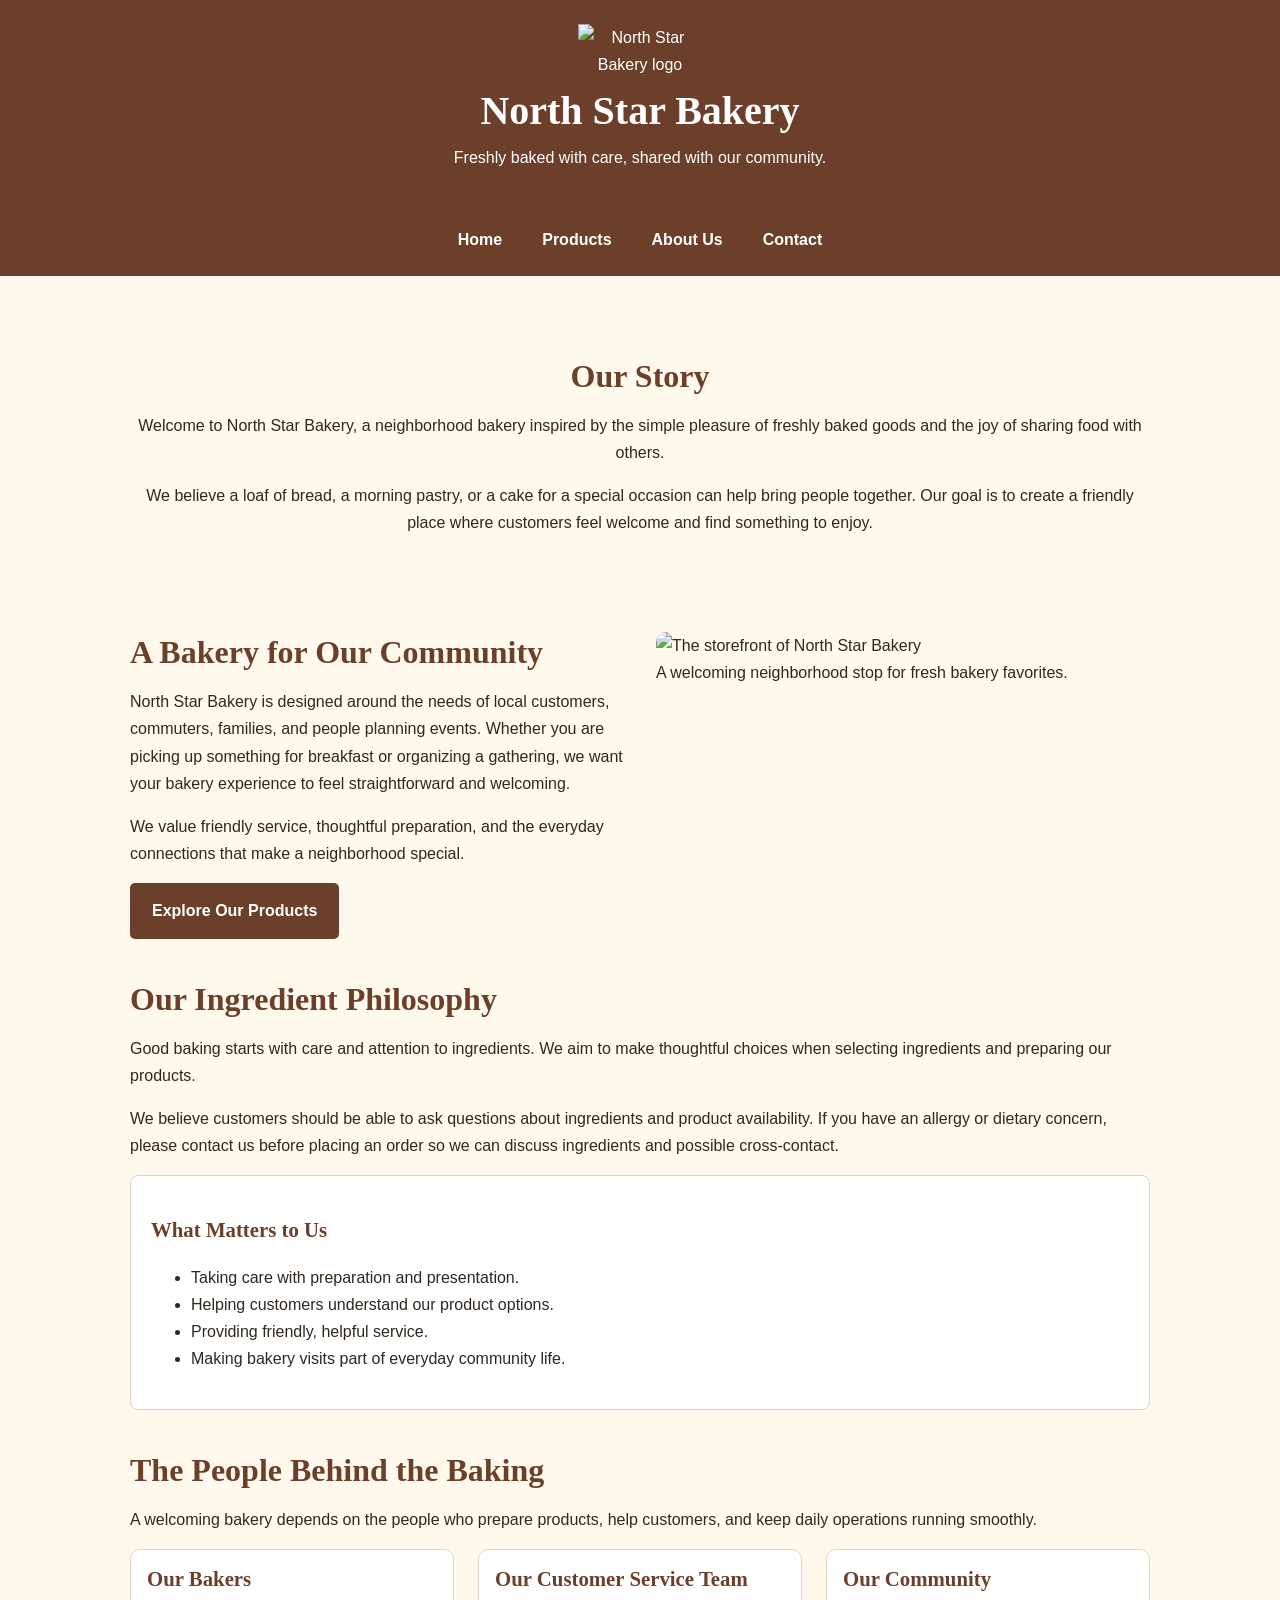
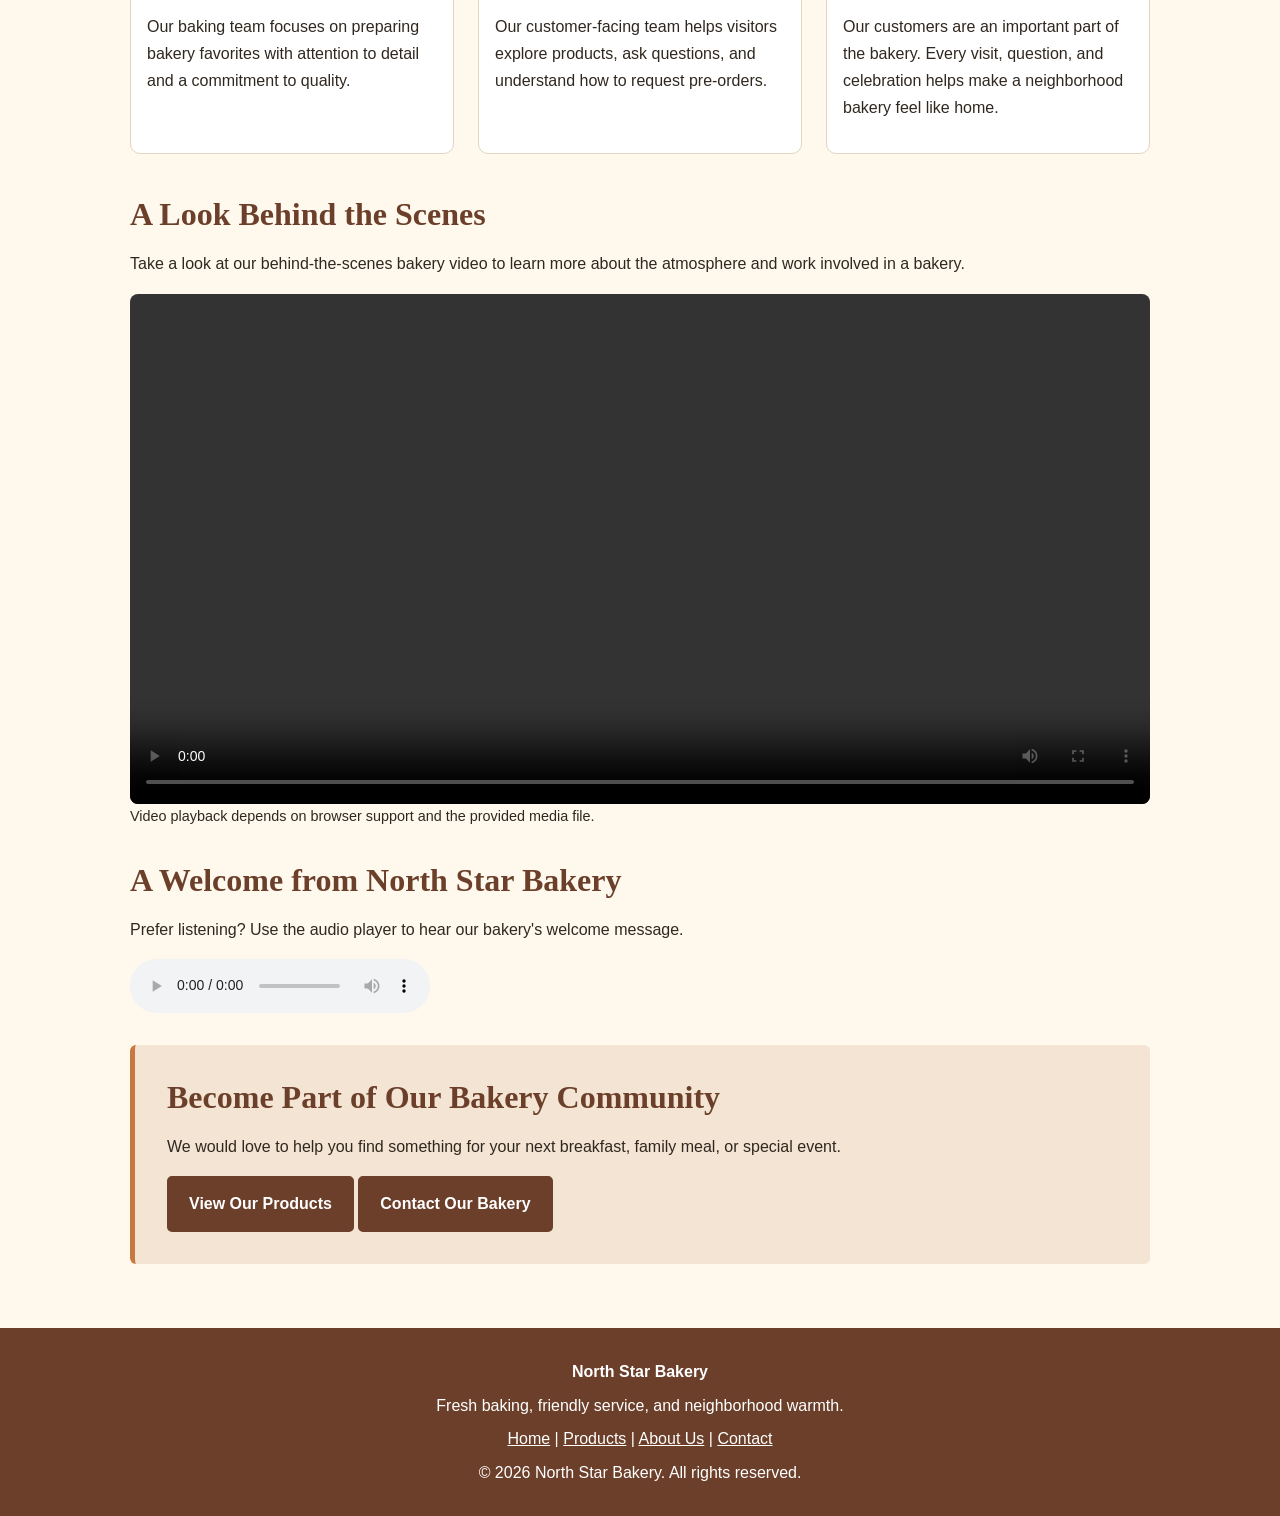
==== about.html @ da5bf56e "Add files via upload" ====
<!DOCTYPE html>
<html lang="en">
<head>
  <meta charset="UTF-8">
  <meta name="viewport" content="width=device-width, initial-scale=1.0">

  <meta
    name="description"
    content="Learn about North Star Bakery, our approach to baking, ingredient sourcing, and the people behind our neighborhood bakery.">

  <title>About Us | North Star Bakery</title>

  <link rel="stylesheet" href="style.css">
</head>

<body>

  <!-- Website Header -->
  <header>
    <img
      class="logo"
      src="media/bakery-logo_c.png"
      alt="North Star Bakery logo">

    <h1>North Star Bakery</h1>

    <p>Freshly baked with care, shared with our community.</p>
  </header>

  <!-- Main Navigation -->
  <nav aria-label="Main navigation">
    <ul>
      <li><a href="index.html">Home</a></li>
      <li><a href="products.html">Products</a></li>
      <li><a href="about.html" aria-current="page">About Us</a></li>
      <li><a href="contact.html">Contact</a></li>
    </ul>
  </nav>

  <!-- Main Content -->
  <main>

    <!-- Introduction -->
    <section class="page-intro">
      <h2>Our Story</h2>

      <p>
        Welcome to North Star Bakery, a neighborhood bakery inspired
        by the simple pleasure of freshly baked goods and the joy of
        sharing food with others.
      </p>

      <p>
        We believe a loaf of bread, a morning pastry, or a cake for
        a special occasion can help bring people together. Our goal
        is to create a friendly place where customers feel welcome
        and find something to enjoy.
      </p>
    </section>

    <!-- Storefront Image -->
    <section class="content-layout">

      <div>
        <h2>A Bakery for Our Community</h2>

        <p>
          North Star Bakery is designed around the needs of local
          customers, commuters, families, and people planning events.
          Whether you are picking up something for breakfast or
          organizing a gathering, we want your bakery experience
          to feel straightforward and welcoming.
        </p>

        <p>
          We value friendly service, thoughtful preparation, and
          the everyday connections that make a neighborhood special.
        </p>

        <a class="button" href="products.html">
          Explore Our Products
        </a>
      </div>

      <div>
        <img
          class="hero-image"
          src="media/bakery-storefront_c.png"
          alt="The storefront of North Star Bakery">

        <p>
          A welcoming neighborhood stop for fresh bakery favorites.
        </p>
      </div>

    </section>

    <!-- Sourcing Philosophy -->
    <section>
      <h2>Our Ingredient Philosophy</h2>

      <p>
        Good baking starts with care and attention to ingredients.
        We aim to make thoughtful choices when selecting ingredients
        and preparing our products.
      </p>

      <p>
        We believe customers should be able to ask questions about
        ingredients and product availability. If you have an allergy
        or dietary concern, please contact us before placing an order
        so we can discuss ingredients and possible cross-contact.
      </p>

      <div class="info-panel">
        <h3>What Matters to Us</h3>

        <ul>
          <li>Taking care with preparation and presentation.</li>
          <li>Helping customers understand our product options.</li>
          <li>Providing friendly, helpful service.</li>
          <li>Making bakery visits part of everyday community life.</li>
        </ul>
      </div>
    </section>

    <!-- Staff Highlights -->
    <section>
      <h2>The People Behind the Baking</h2>

      <p>
        A welcoming bakery depends on the people who prepare products,
        help customers, and keep daily operations running smoothly.
      </p>

      <div class="product-list">

        <article class="product-card">
          <h3>Our Bakers</h3>

          <p>
            Our baking team focuses on preparing bakery favorites
            with attention to detail and a commitment to quality.
          </p>
        </article>

        <article class="product-card">
          <h3>Our Customer Service Team</h3>

          <p>
            Our customer-facing team helps visitors explore products,
            ask questions, and understand how to request pre-orders.
          </p>
        </article>

        <article class="product-card">
          <h3>Our Community</h3>

          <p>
            Our customers are an important part of the bakery.
            Every visit, question, and celebration helps make
            a neighborhood bakery feel like home.
          </p>
        </article>

      </div>
    </section>

    <!-- Behind-the-Scenes Video -->
    <section class="media-section">
      <h2>A Look Behind the Scenes</h2>

      <p>
        Take a look at our behind-the-scenes bakery video to learn
        more about the atmosphere and work involved in a bakery.
      </p>

      <video controls preload="metadata">
        <source
          src="media/bakery-behind-scenes_c.mp4"
          type="video/mp4">

        Your browser does not support HTML video.
        Please visit our Products page or Contact page to learn
        more about North Star Bakery.
      </video>

      <p class="form-help">
        Video playback depends on browser support and the provided
        media file.
      </p>
    </section>

    <!-- Welcome Audio Alternative -->
    <section class="media-section">
      <h2>A Welcome from North Star Bakery</h2>

      <p>
        Prefer listening? Use the audio player to hear our bakery's
        welcome message.
      </p>

      <audio controls preload="metadata">
        <source
          src="media/bakery-welcome_c.mp3"
          type="audio/mpeg">

        Your browser does not support HTML audio.
        Please explore our website or contact North Star Bakery
        to learn more about us.
      </audio>
    </section>

    <!-- Call to Action -->
    <section class="featured-item">
      <h2>Become Part of Our Bakery Community</h2>

      <p>
        We would love to help you find something for your next
        breakfast, family meal, or special event.
      </p>

      <a class="button" href="products.html">
        View Our Products
      </a>

      <a class="button" href="contact.html">
        Contact Our Bakery
      </a>
    </section>

  </main>

  <!-- Website Footer -->
  <footer>
    <p><strong>North Star Bakery</strong></p>

    <p>Fresh baking, friendly service, and neighborhood warmth.</p>

    <p>
      <a href="index.html">Home</a> |
      <a href="products.html">Products</a> |
      <a href="about.html">About Us</a> |
      <a href="contact.html">Contact</a>
    </p>

    <p>&copy; 2026 North Star Bakery. All rights reserved.</p>
  </footer>

</body>
</html>
---- style.css ----
/* =========================================
   NORTH STAR BAKERY
   Touchstone 3: Visual Design & Responsive Layout
   ========================================= */

/* 1. Color palette and design variables */
:root {
  --primary: #6B3F2A;
  --background: #FFF8ED;
  --accent: #C87941;
  --text: #302820;
  --white: #FFFFFF;
  --border: #E3D4C3;
  --light-accent: #F3E4D3;
}

/* 2. Basic reset */
* {
  box-sizing: border-box;
}

html {
  scroll-behavior: smooth;
}

body {
  margin: 0;
  font-family: Arial, Helvetica, sans-serif;
  font-size: 16px;
  line-height: 1.7;
  color: var(--text);
  background-color: var(--background);
}

img,
video {
  display: block;
  max-width: 100%;
  height: auto;
}

audio {
  display: block;
  max-width: 100%;
  margin: 1rem 0;
}

a {
  color: var(--primary);
}

a:hover {
  color: var(--accent);
}

a:focus-visible,
button:focus-visible,
input:focus-visible,
textarea:focus-visible,
select:focus-visible {
  outline: 3px solid var(--accent);
  outline-offset: 3px;
}

/* 3. Header and bakery logo */
header {
  background-color: var(--primary);
  color: var(--white);
  padding: 1rem;
  text-align: center;
}

header .logo {
  width: 110px;
  margin: 0 auto 0.5rem;
}

header h1 {
  margin: 0.5rem 0;
  color: var(--white);
  font-family: Georgia, "Times New Roman", serif;
  font-size: 2rem;
}

/* 4. Navigation */
nav {
  background-color: var(--primary);
  padding: 0.5rem 1rem 1rem;
}

nav ul {
  display: flex;
  flex-wrap: wrap;
  justify-content: center;
  gap: 0.5rem 1.25rem;
  list-style: none;
  margin: 0;
  padding: 0;
}

nav a {
  display: inline-block;
  color: var(--white);
  text-decoration: none;
  font-weight: bold;
  padding: 0.4rem 0.25rem;
}

nav a:hover,
nav a:focus-visible {
  color: #FFE0B8;
  text-decoration: underline;
}

/* 5. Main content */
main {
  width: 100%;
  max-width: 1100px;
  margin: 0 auto;
  padding: 1.25rem;
}

section {
  margin-bottom: 2.5rem;
}

.page-intro {
  text-align: center;
  padding: 1.5rem 0;
}

h1,
h2,
h3 {
  font-family: Georgia, "Times New Roman", serif;
  line-height: 1.25;
}

h2 {
  color: var(--primary);
  font-size: 1.75rem;
  margin-top: 0;
  margin-bottom: 1rem;
}

h3 {
  color: var(--primary);
  font-size: 1.3rem;
}

p {
  margin-top: 0;
  margin-bottom: 1rem;
}

/* 6. Images and figures */
figure {
  margin: 1.5rem 0;
  padding: 0;
}

figure img {
  width: 100%;
  border-radius: 8px;
}

figcaption {
  padding: 0.75rem;
  color: var(--primary);
  font-family: Georgia, "Times New Roman", serif;
  font-style: italic;
  text-align: center;
}

.hero-image {
  width: 100%;
  max-height: 450px;
  object-fit: cover;
  border-radius: 10px;
}

picture {
  display: block;
  margin: 1.5rem 0;
}

picture img {
  width: 100%;
  border-radius: 10px;
}

/* 7. Flexbox content layouts */
.content-layout {
  display: flex;
  flex-direction: column;
  gap: 1.5rem;
}

.product-list {
  display: flex;
  flex-direction: column;
  gap: 1.5rem;
}

.product-card {
  padding: 1rem;
  background-color: var(--white);
  border: 1px solid var(--border);
  border-radius: 10px;
}

.product-card img {
  width: 100%;
  border-radius: 6px;
  margin-bottom: 1rem;
}

.product-card h3 {
  margin-top: 0;
}

.price {
  color: var(--primary);
  font-weight: bold;
}

/* 8. Featured item and highlighted sections */
.featured-item {
  background-color: var(--light-accent);
  border-left: 5px solid var(--accent);
  padding: 1.25rem;
  margin: 1.5rem 0;
  border-radius: 6px;
}

.info-panel {
  background-color: var(--white);
  border: 1px solid var(--border);
  border-radius: 8px;
  padding: 1.25rem;
  margin-bottom: 1.5rem;
}

/* 9. Buttons and call-to-action links */
.button,
button,
input[type="submit"] {
  display: inline-block;
  background-color: var(--primary);
  color: var(--white);
  padding: 0.75rem 1.25rem;
  border: 2px solid var(--primary);
  border-radius: 5px;
  font: inherit;
  font-weight: bold;
  text-align: center;
  text-decoration: none;
  cursor: pointer;
}

.button:hover,
button:hover,
input[type="submit"]:hover {
  background-color: var(--accent);
  border-color: var(--accent);
  color: var(--white);
}

/* 10. Contact form */
form {
  max-width: 700px;
  margin: 0 auto;
  padding: 1.25rem;
  background-color: var(--white);
  border: 1px solid var(--border);
  border-radius: 10px;
}

fieldset {
  min-width: 0;
  margin: 0 0 1.5rem;
  padding: 1rem;
  border: 1px solid var(--border);
  border-radius: 6px;
}

legend {
  padding: 0 0.5rem;
  color: var(--primary);
  font-family: Georgia, "Times New Roman", serif;
  font-size: 1.2rem;
  font-weight: bold;
}

.form-group {
  display: flex;
  flex-direction: column;
  gap: 0.35rem;
  margin-bottom: 1rem;
}

label {
  font-weight: bold;
}

input,
textarea,
select {
  width: 100%;
  min-width: 0;
  padding: 0.75rem;
  border: 1px solid #8B796A;
  border-radius: 5px;
  background-color: var(--white);
  color: var(--text);
  font: inherit;
}

textarea {
  min-height: 120px;
  resize: vertical;
}

input[type="radio"],
input[type="checkbox"] {
  width: auto;
  margin-right: 0.5rem;
}

.form-help {
  color: var(--text);
  font-size: 0.9rem;
}

/* 11. Hours and location */
.business-info {
  padding: 1.25rem;
  background-color: var(--light-accent);
  border-radius: 8px;
}

.business-info h2 {
  margin-bottom: 0.75rem;
}

/* 12. Audio and video */
.media-section {
  margin: 2rem 0;
}

video {
  width: 100%;
  border-radius: 8px;
}

/* 13. Footer */
footer {
  background-color: var(--primary);
  color: var(--white);
  padding: 1.5rem 1rem;
  text-align: center;
}

footer p {
  margin: 0.4rem 0;
}

footer a {
  color: var(--white);
}

footer a:hover {
  color: #FFE0B8;
}

/* 14. Tablet and desktop responsive layout */
@media (min-width: 768px) {
  header {
    padding: 1.5rem;
  }

  header .logo {
    width: 125px;
  }

  header h1 {
    font-size: 2.5rem;
  }

  nav ul {
    gap: 1rem 2rem;
  }

  main {
    padding: 2rem;
  }

  h2 {
    font-size: 2rem;
  }

  .content-layout {
    flex-direction: row;
    align-items: flex-start;
    gap: 2rem;
  }

  .content-layout > * {
    flex: 1;
    min-width: 0;
  }

  .product-list {
    flex-direction: row;
    flex-wrap: wrap;
    align-items: stretch;
  }

  .product-card {
    flex: 1 1 280px;
    min-width: 0;
  }

  .featured-item {
    padding: 2rem;
  }

  .business-info {
    padding: 1.75rem;
  }

  form {
    padding: 2rem;
  }
}

/* 15. Larger desktop screens */
@media (min-width: 1024px) {
  main {
    padding: 2.5rem;
  }

  .page-intro {
    padding: 2.5rem 0;
  }
}

/* 16. Respect reduced-motion preferences */
@media (prefers-reduced-motion: reduce) {
  html {
    scroll-behavior: auto;
  }
}
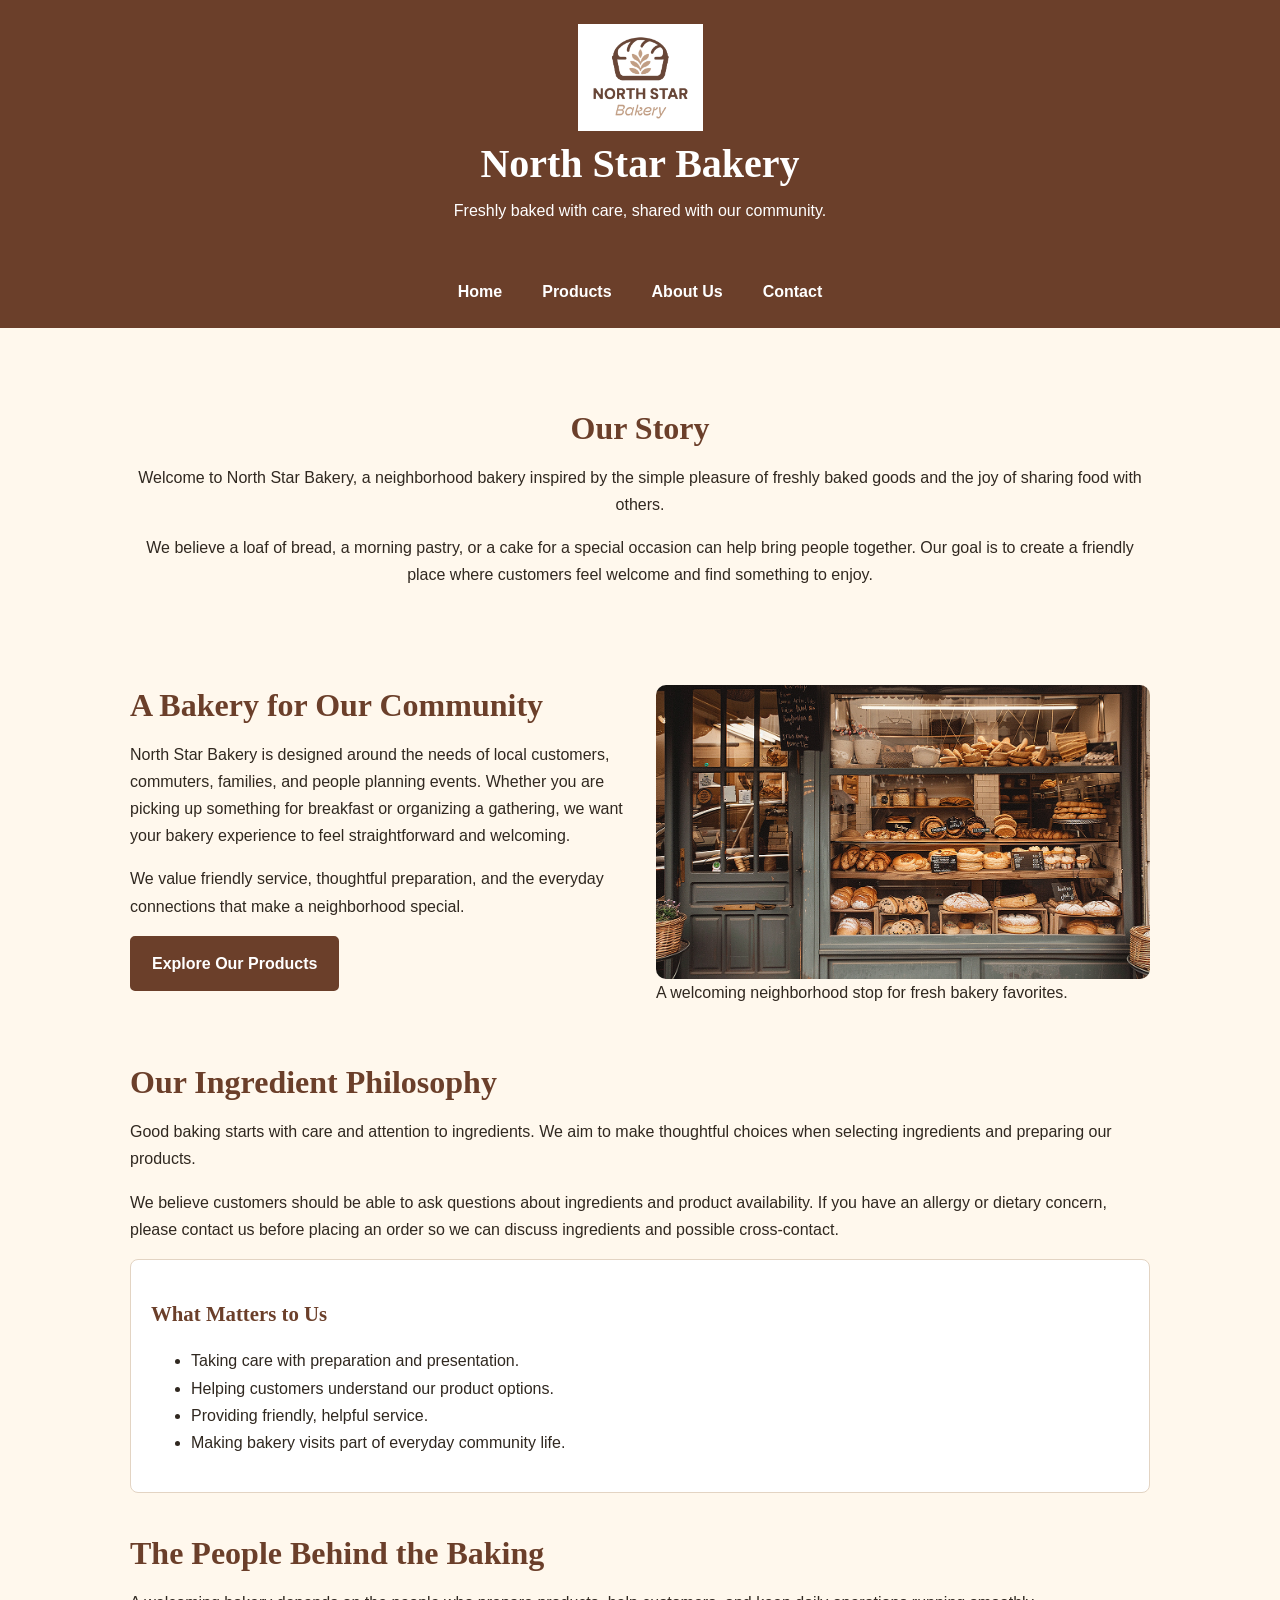
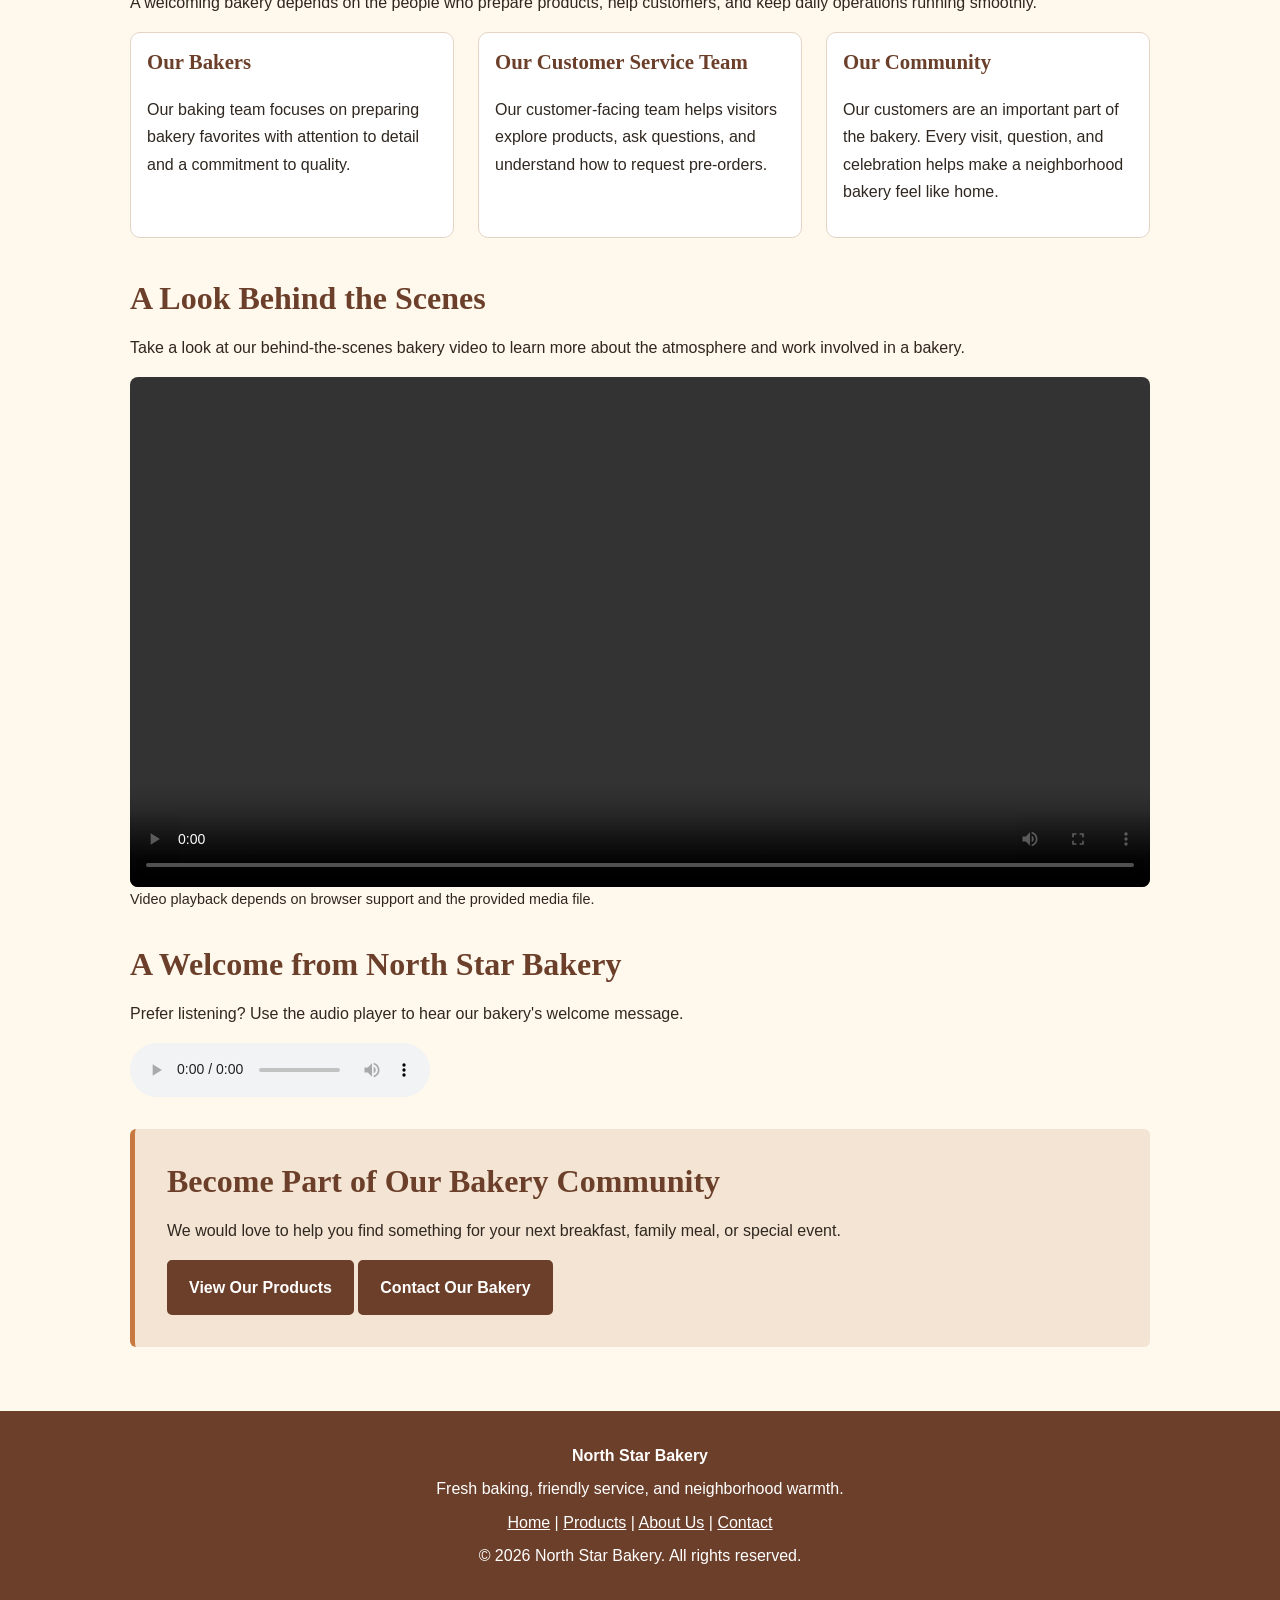
==== commit 4b961d02: "Update about.html" ====
--- a/about.html
+++ b/about.html
@@ -20,7 +20,7 @@
   <header>
     <img
       class="logo"
-      src="media/bakery-logo_c.png"
+      src="bakery-logo_c.png"
       alt="North Star Bakery logo">
 
     <h1>North Star Bakery</h1>
@@ -86,7 +86,7 @@
       <div>
         <img
           class="hero-image"
-          src="media/bakery-storefront_c.png"
+          src="bakery-storefront_c.png"
           alt="The storefront of North Star Bakery">
 
         <p>
@@ -178,7 +178,7 @@
 
       <video controls preload="metadata">
         <source
-          src="media/bakery-behind-scenes_c.mp4"
+          src="bakery-behind-scenes_c.mp4"
           type="video/mp4">
 
         Your browser does not support HTML video.
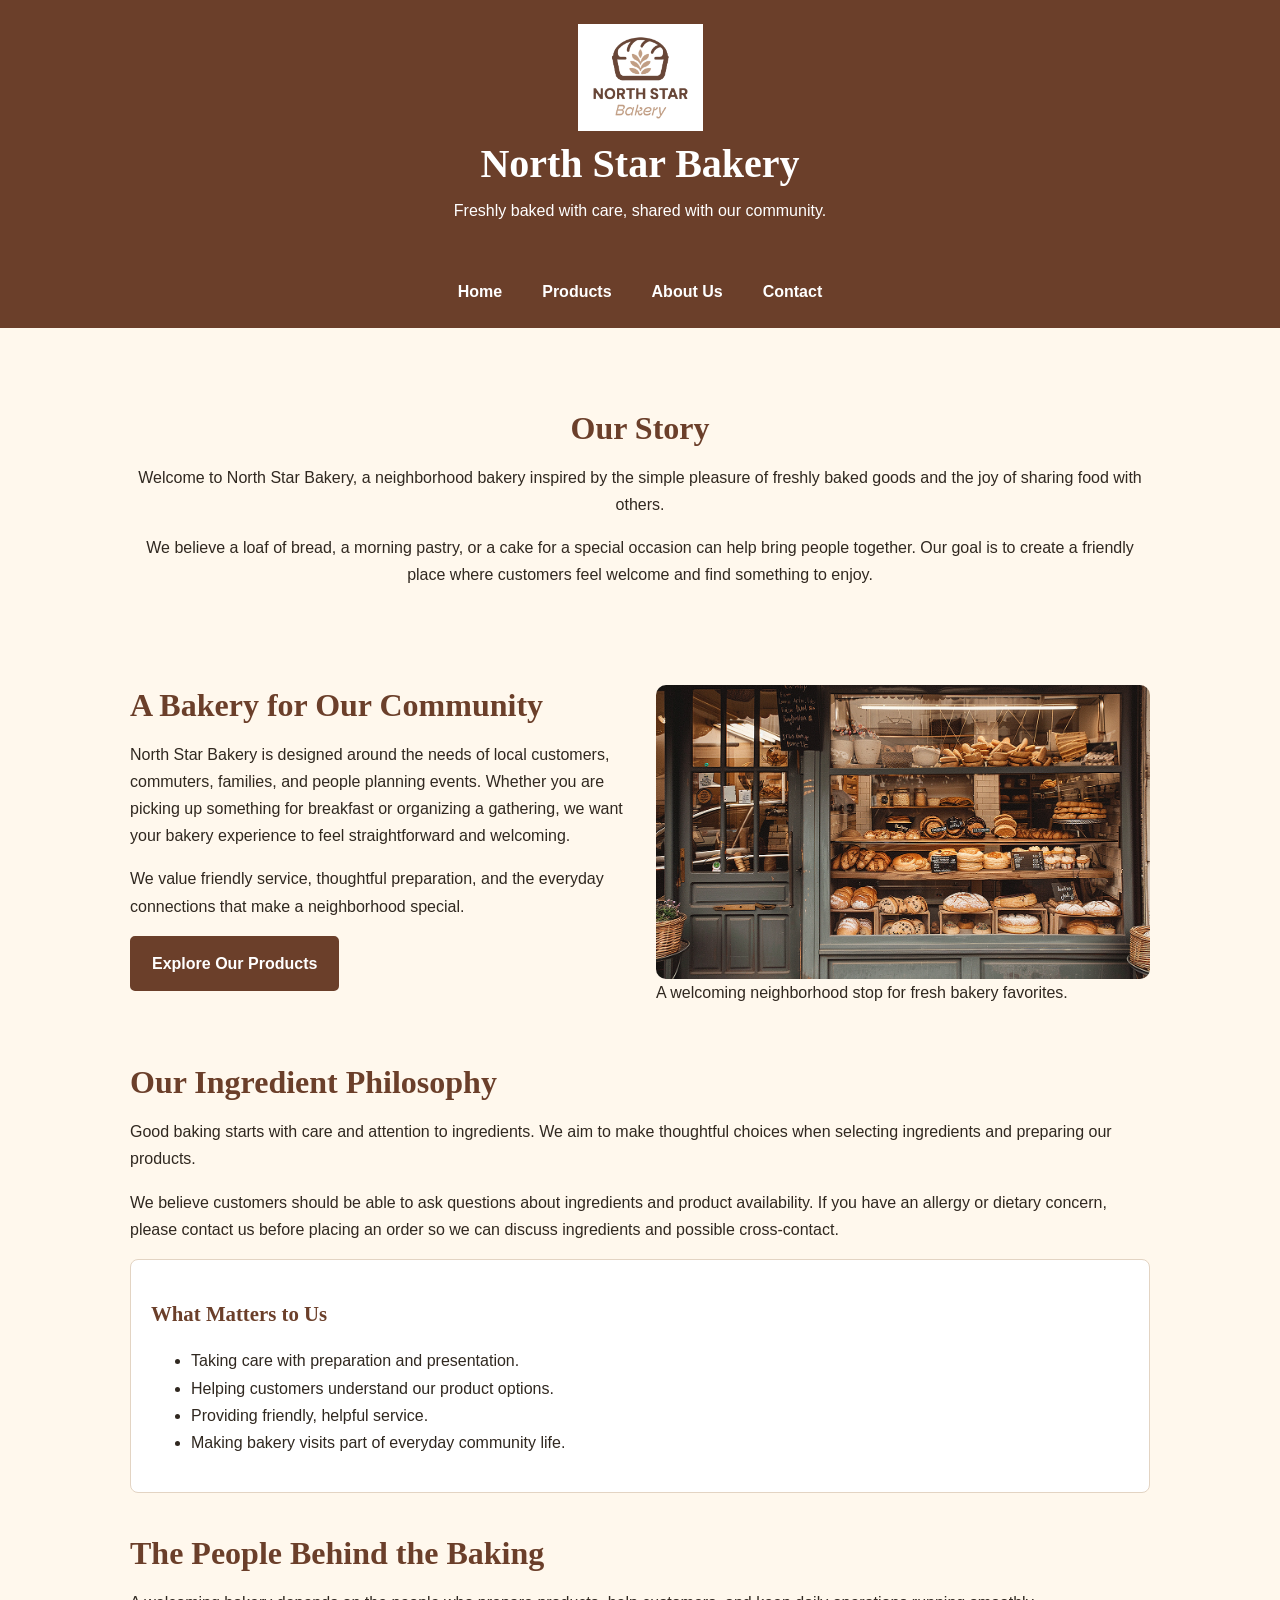
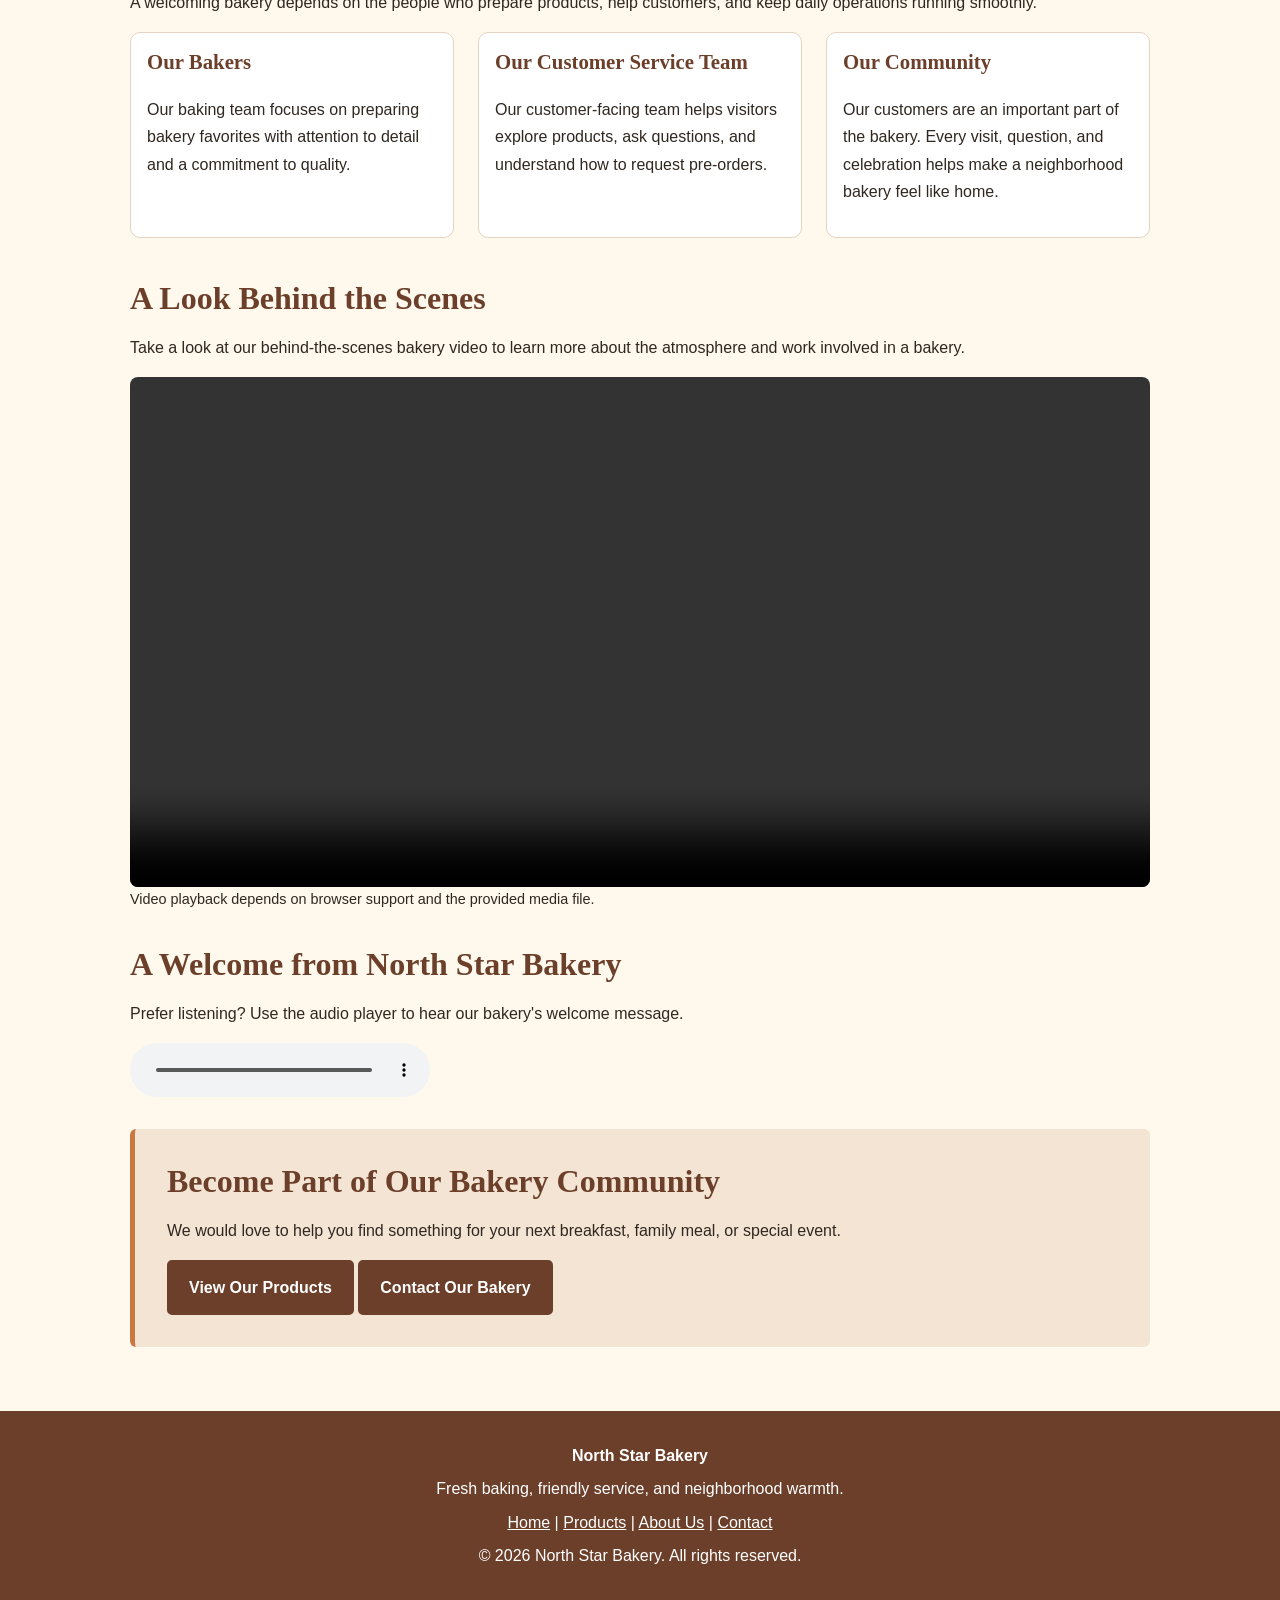
==== commit 24397334: "Update about.html" ====
--- a/about.html
+++ b/about.html
@@ -203,7 +203,7 @@
 
       <audio controls preload="metadata">
         <source
-          src="media/bakery-welcome_c.mp3"
+          src="bakery-welcome_c.mp3"
           type="audio/mpeg">
 
         Your browser does not support HTML audio.
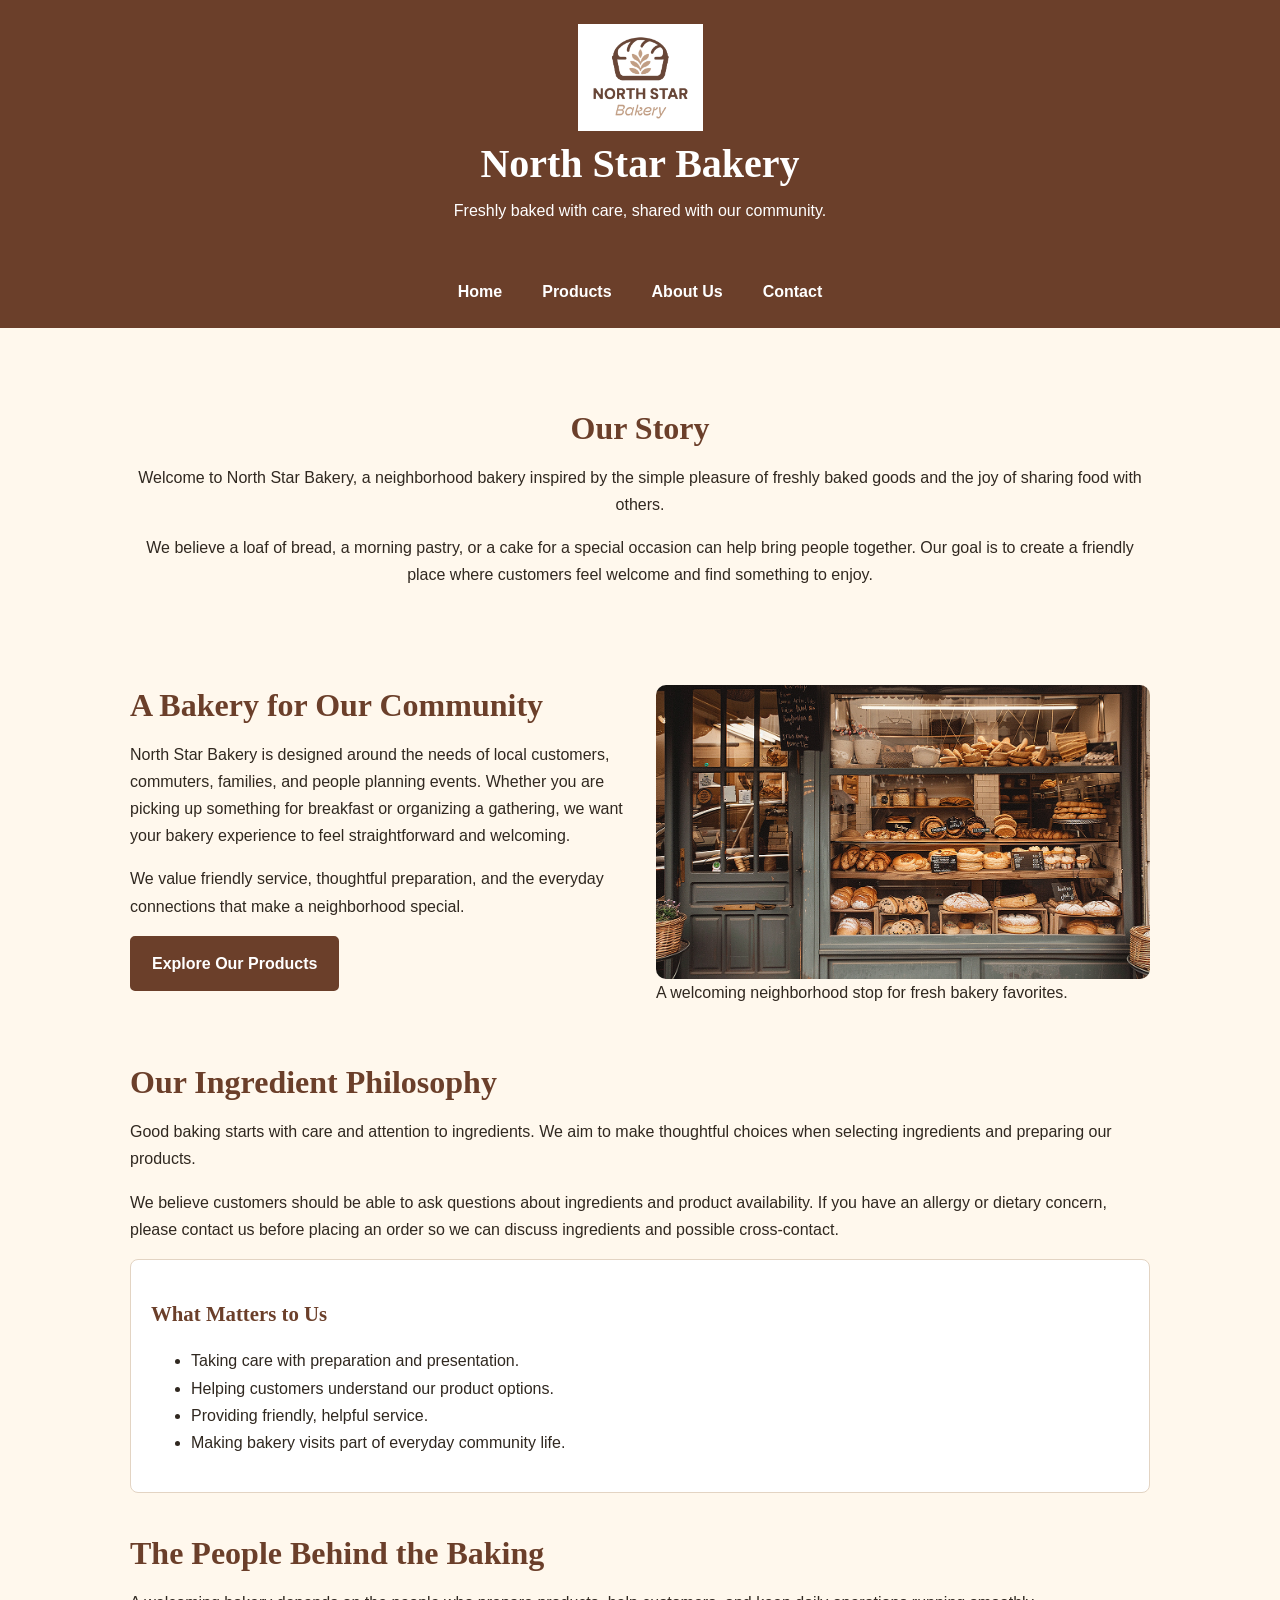
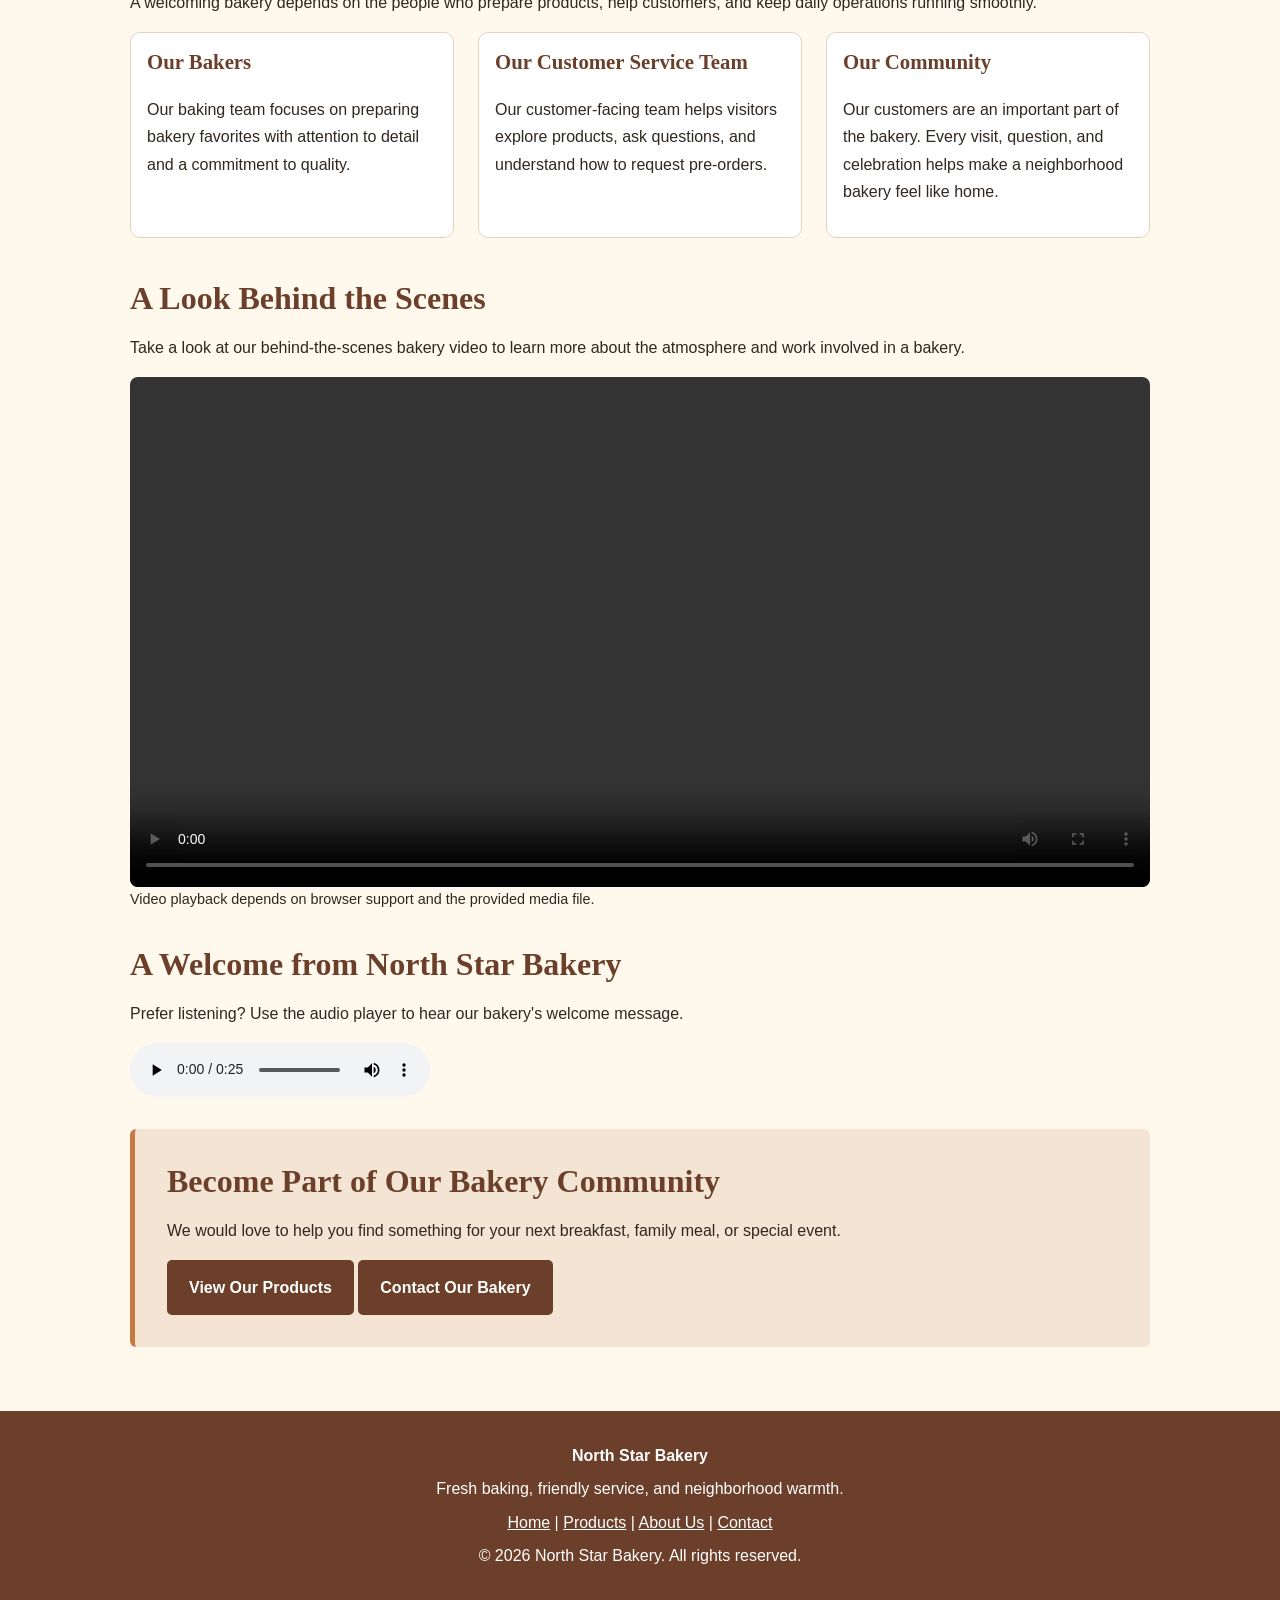
==== commit d24f5f8d: "Update about.html" ====
--- a/about.html
+++ b/about.html
@@ -178,7 +178,7 @@
 
       <video controls preload="metadata">
         <source
-          src="bakery-behind-scenes_c.mp4"
+          src="https://streamable.com/cgkxaj"
           type="video/mp4">
 
         Your browser does not support HTML video.
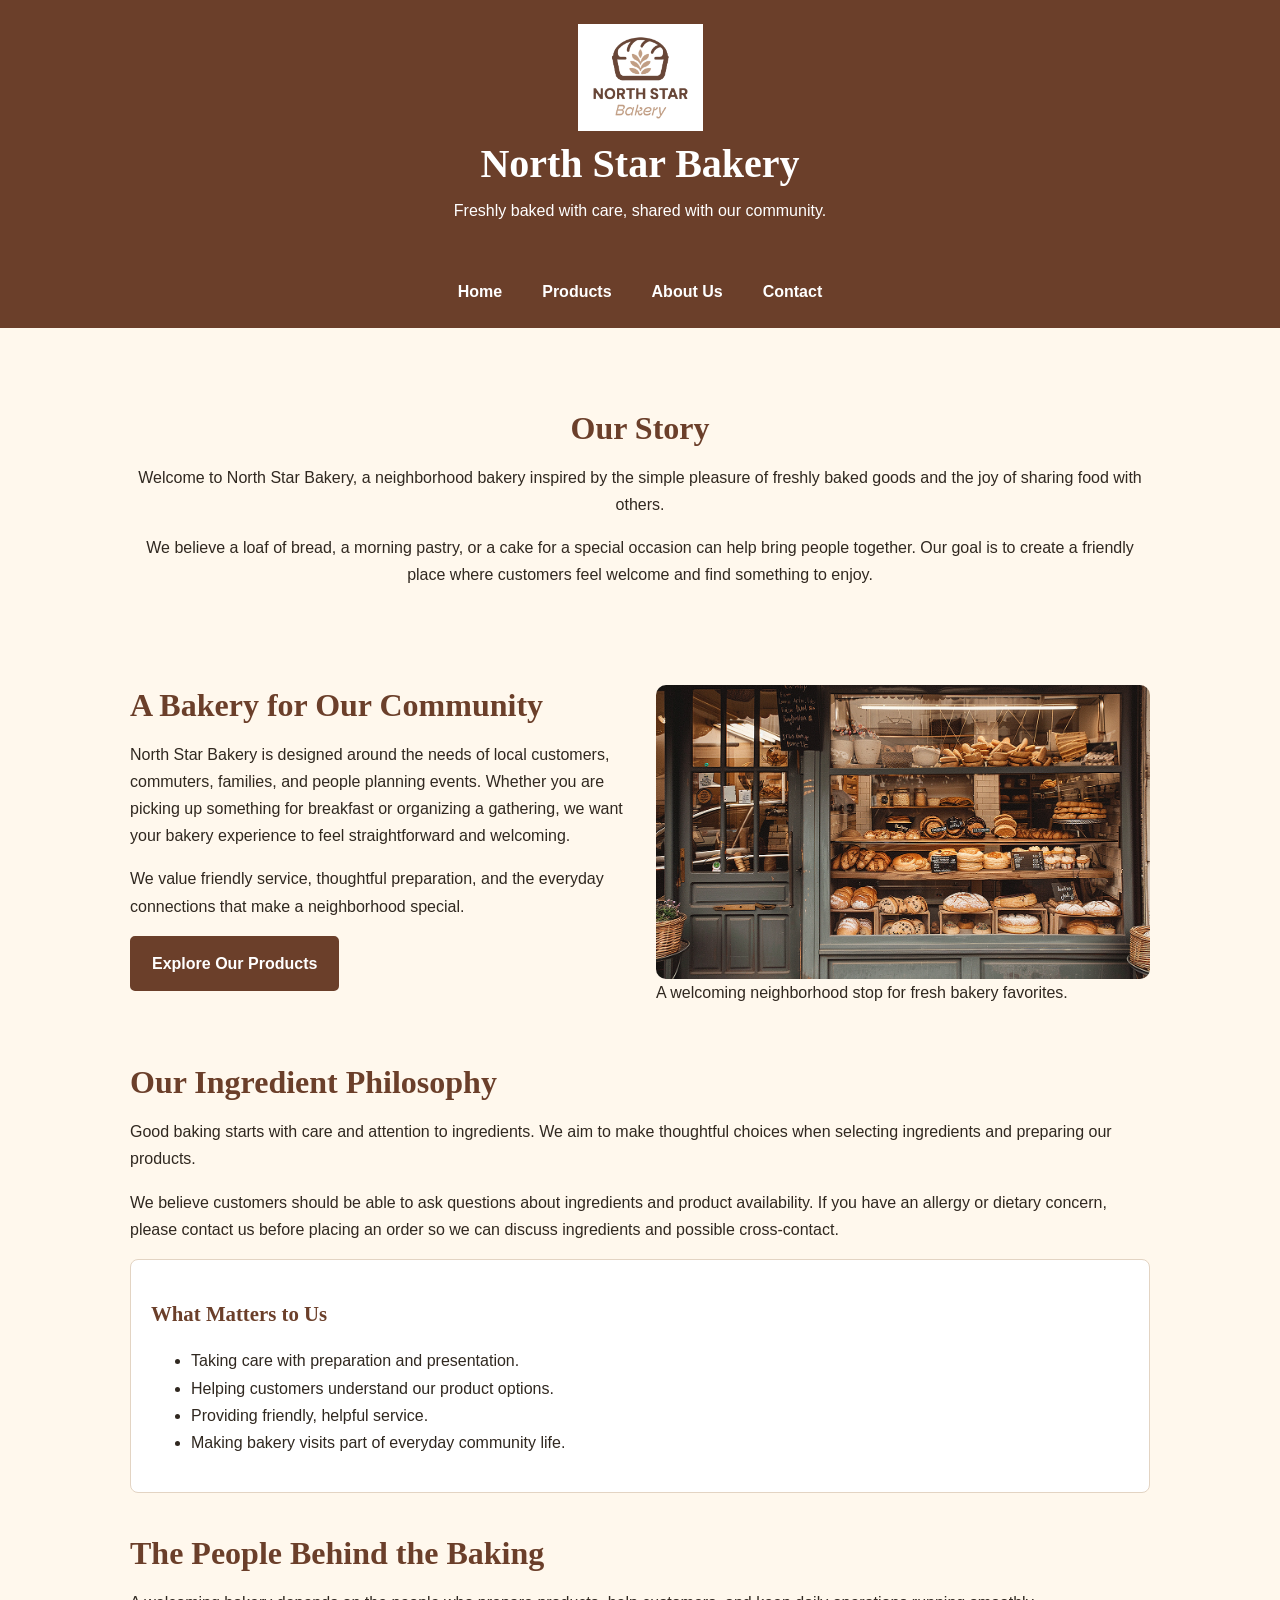
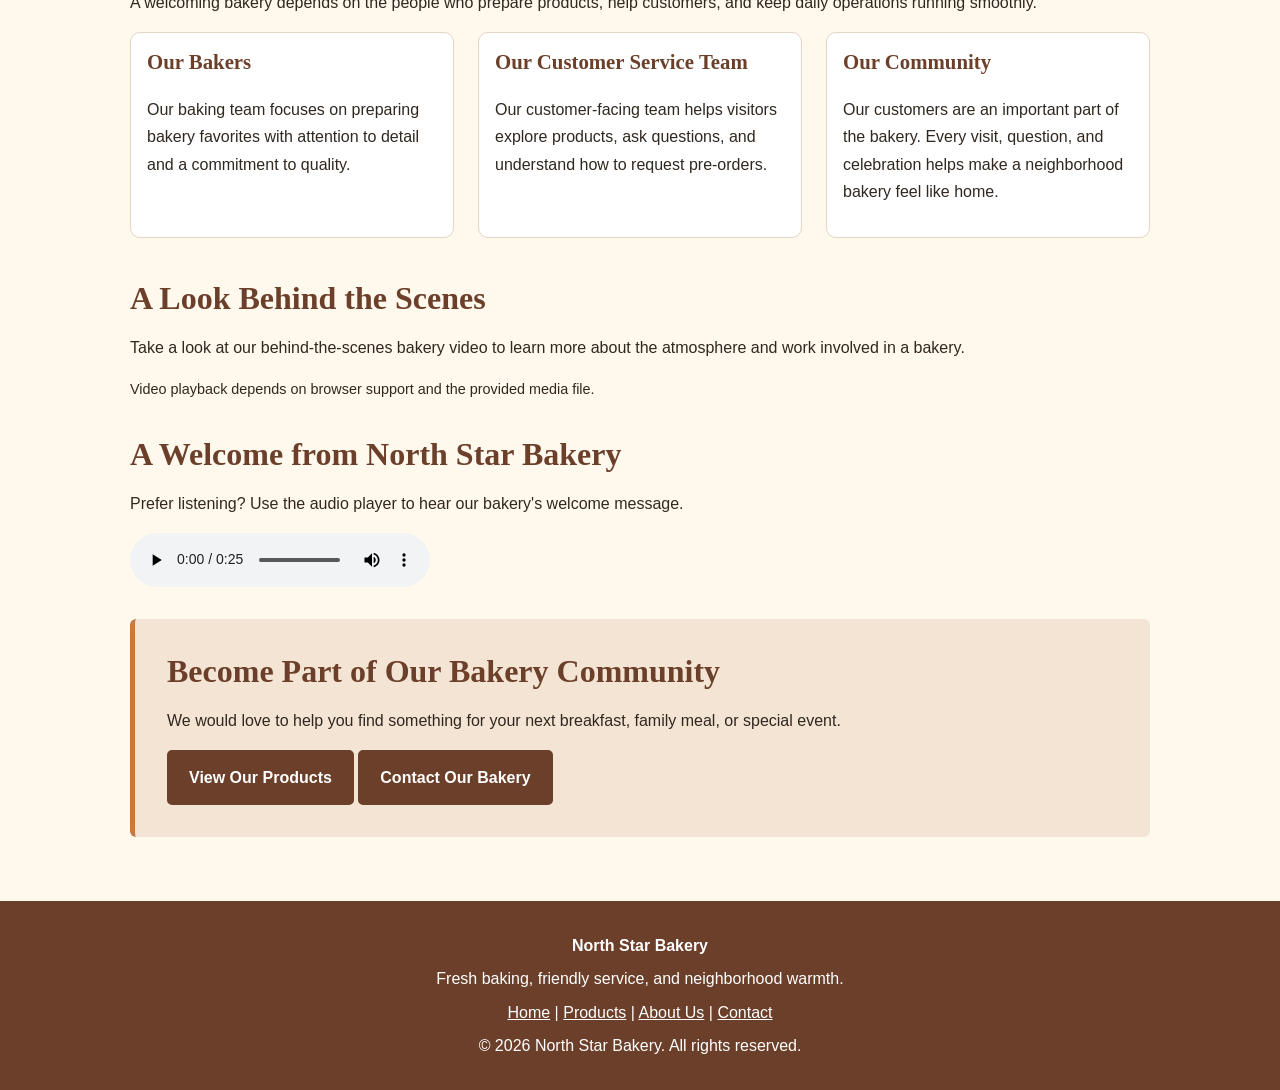
==== commit 4e3d67ef: "Update about.html" ====
--- a/about.html
+++ b/about.html
@@ -176,15 +176,7 @@
         more about the atmosphere and work involved in a bakery.
       </p>
 
-      <video controls preload="metadata">
-        <source
-          src="https://streamable.com/cgkxaj"
-          type="video/mp4">
-
-        Your browser does not support HTML video.
-        Please visit our Products page or Contact page to learn
-        more about North Star Bakery.
-      </video>
+<iframe src="https://streamable.com/e/cgkxaj" width="100%" height="100%" frameborder="0" allowfullscreen style="width:100%;height:100%;position:absolute;left:0px;top:0px;overflow:hidden;"></iframe></div>
 
       <p class="form-help">
         Video playback depends on browser support and the provided
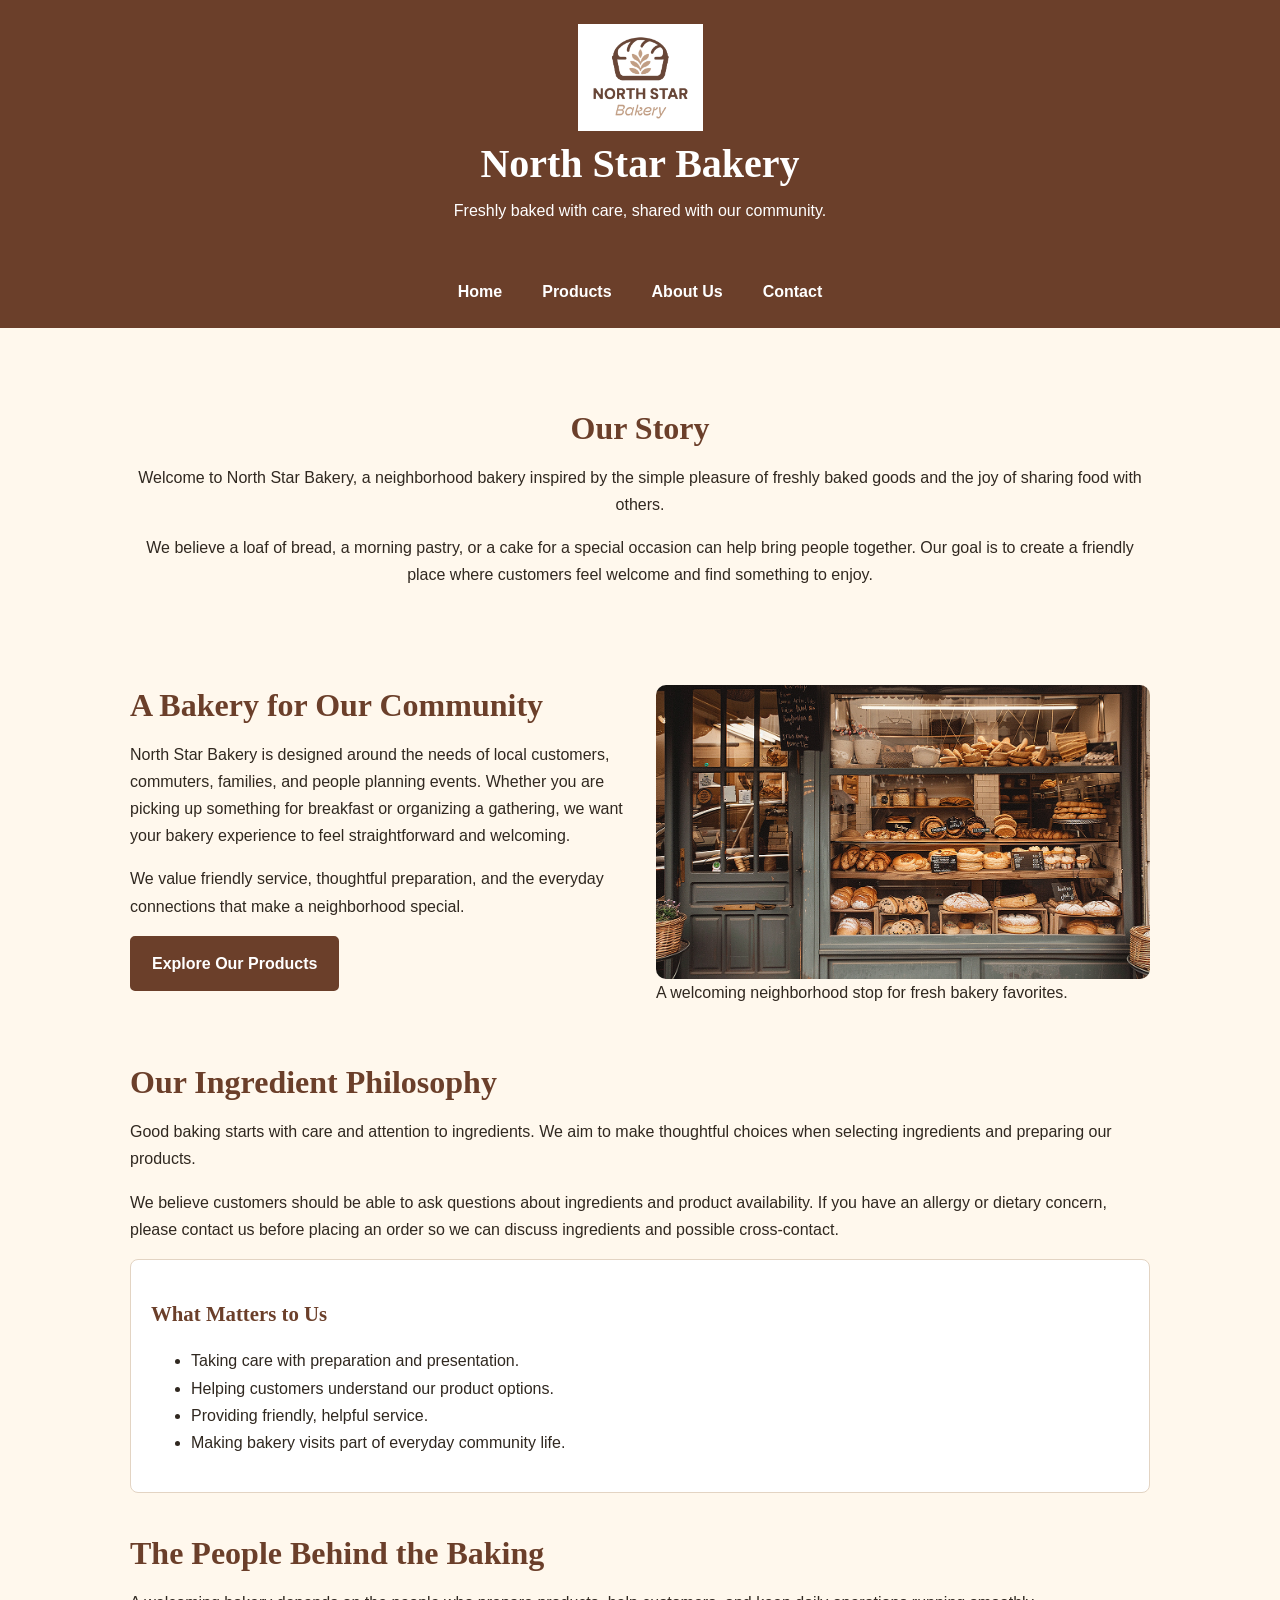
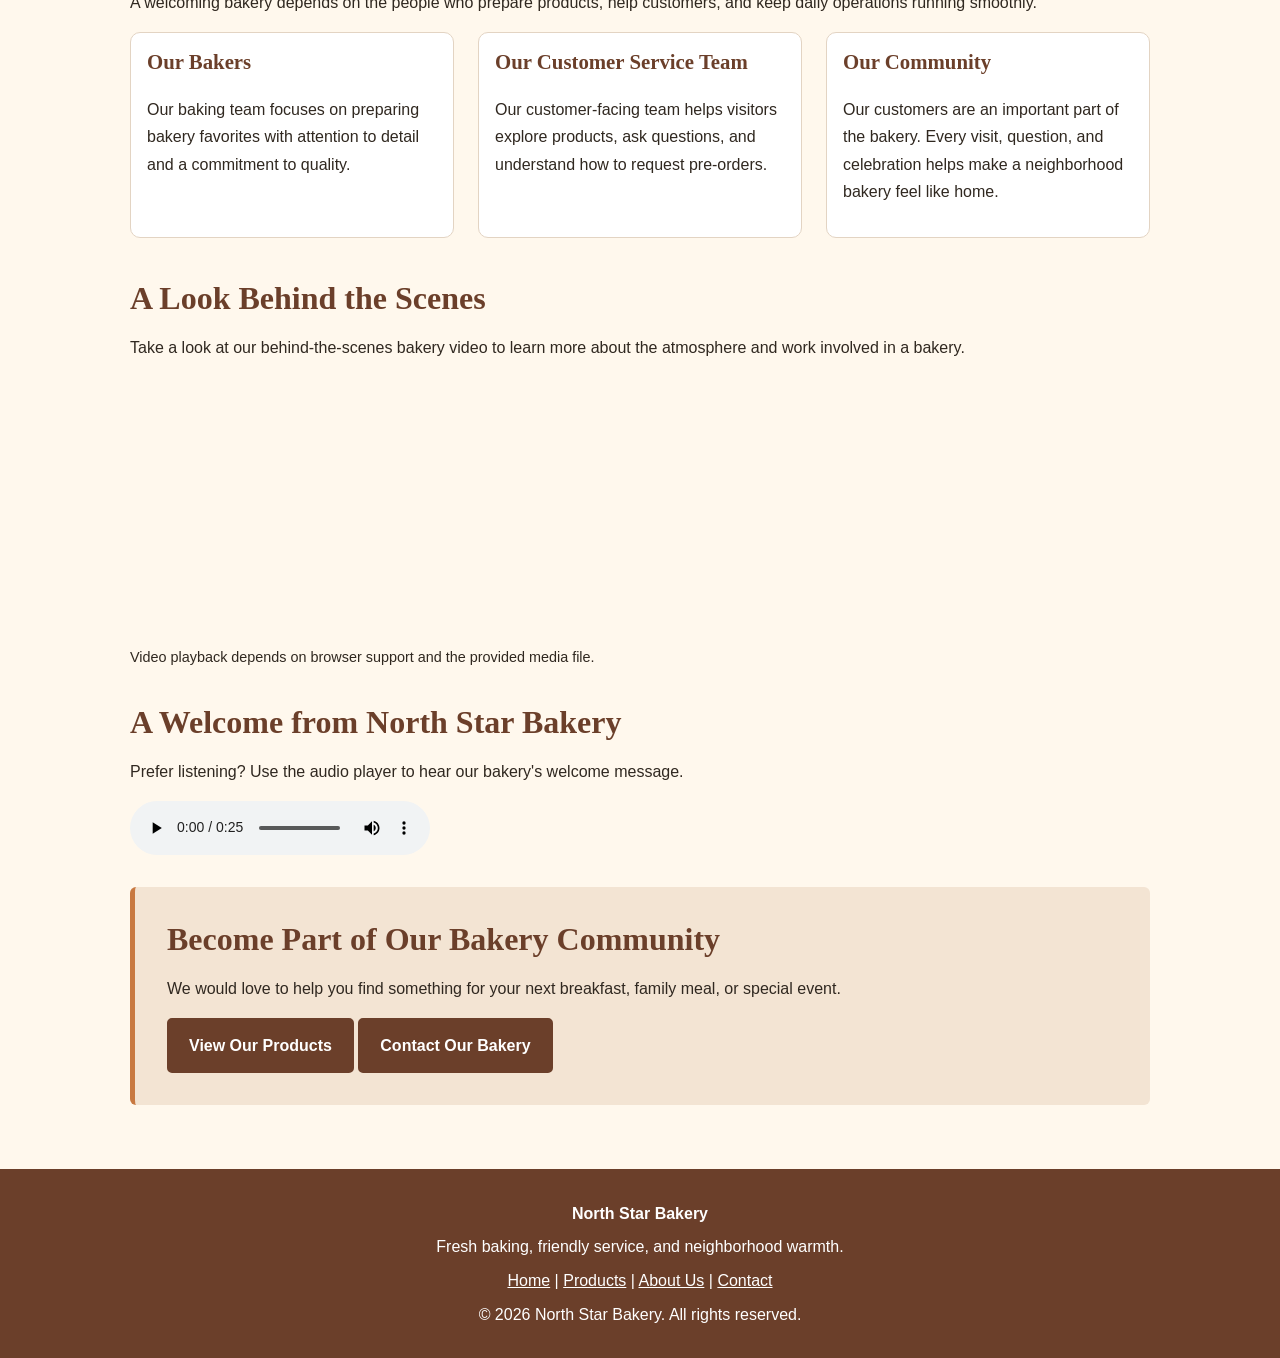
==== commit 4ee73bcb: "Update about.html" ====
--- a/about.html
+++ b/about.html
@@ -176,7 +176,33 @@
         more about the atmosphere and work involved in a bakery.
       </p>
 
-<iframe src="https://streamable.com/e/cgkxaj" width="100%" height="100%" frameborder="0" allowfullscreen style="width:100%;height:100%;position:absolute;left:0px;top:0px;overflow:hidden;"></iframe></div>
+
+<div class="video-container">
+  <iframe
+    src="https://www.youtube.com/embed/4sslvAm-_5A"
+    title="Beanstalk"
+    allowfullscreen>
+  </iframe>
+</div>
+
+<style>
+  .video-container {
+    width: 90%;
+    max-width: 420px;
+    aspect-ratio: 16 / 9;
+    margin: 24px auto;
+    position: relative;
+  }
+
+  .video-container iframe {
+    position: absolute;
+    inset: 0;
+    width: 100%;
+    height: 100%;
+    border: 0;
+    border-radius: 10px;
+  }
+</style>
 
       <p class="form-help">
         Video playback depends on browser support and the provided
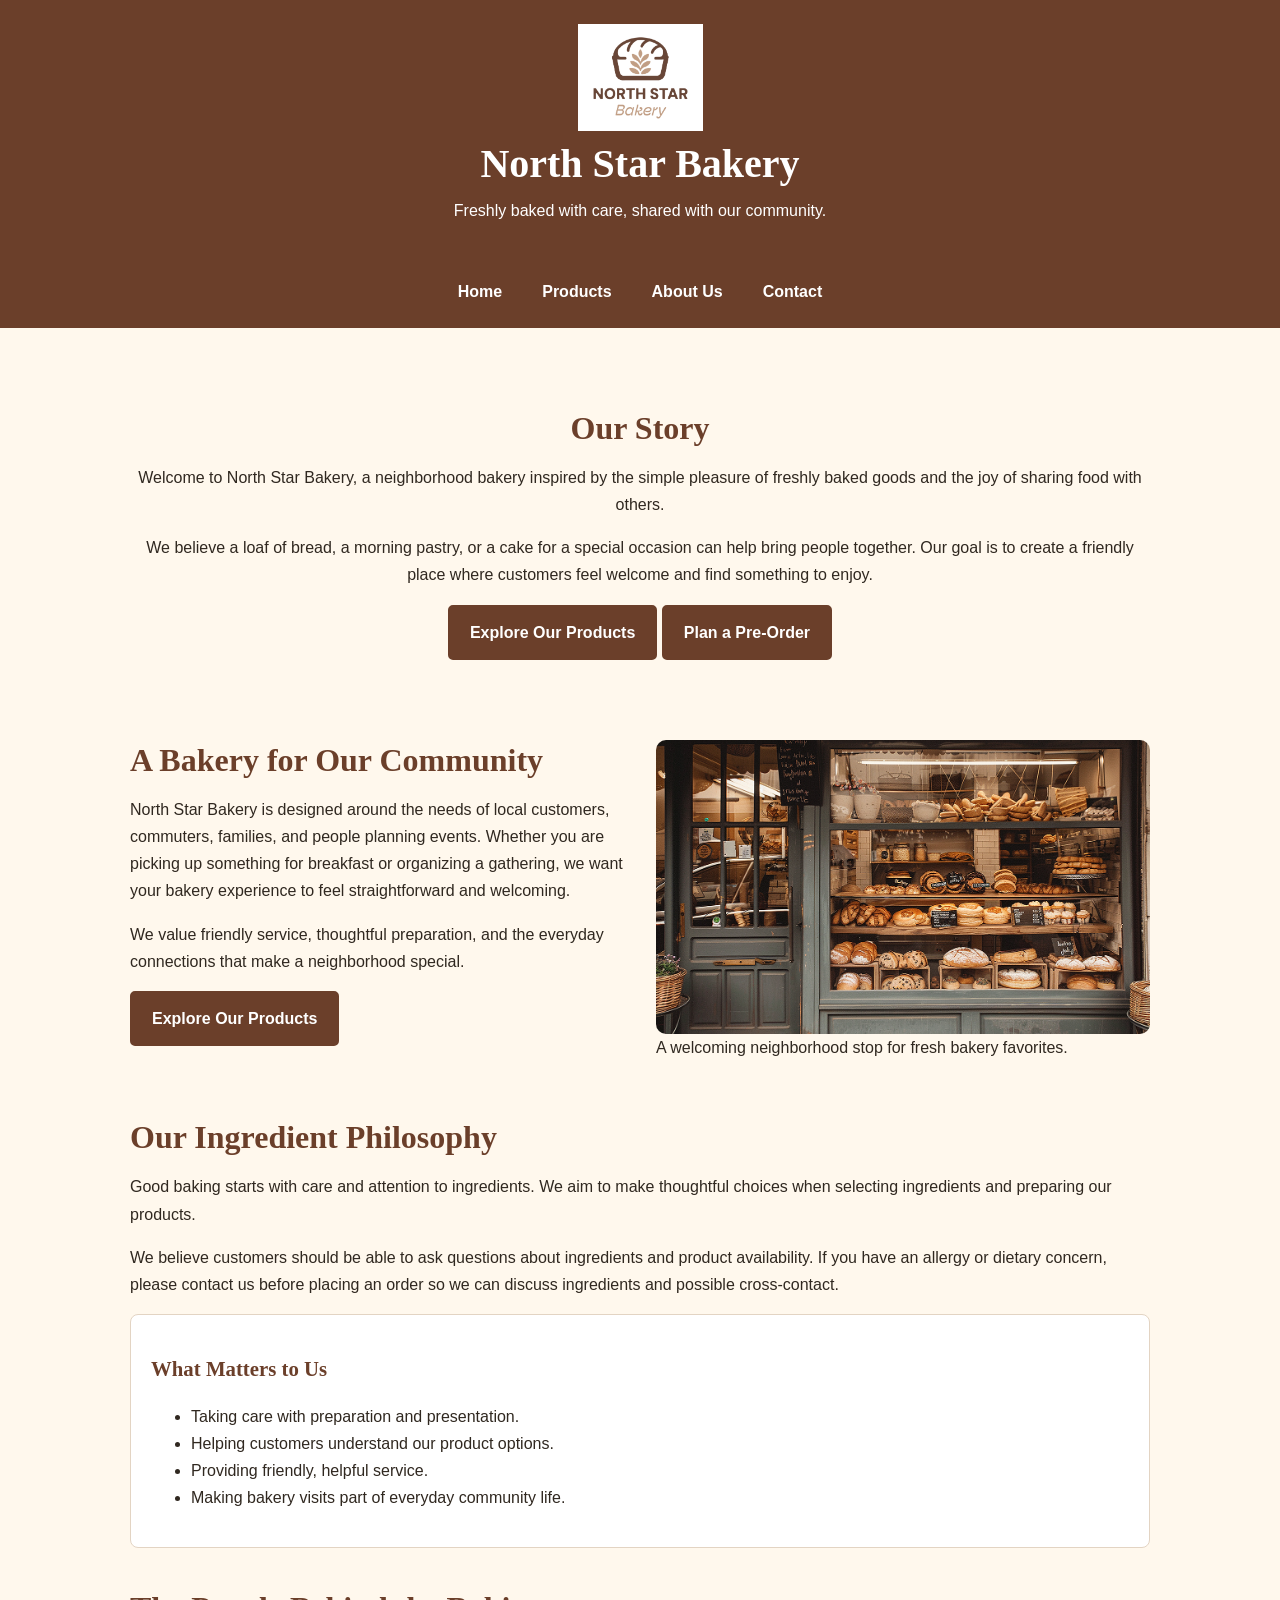
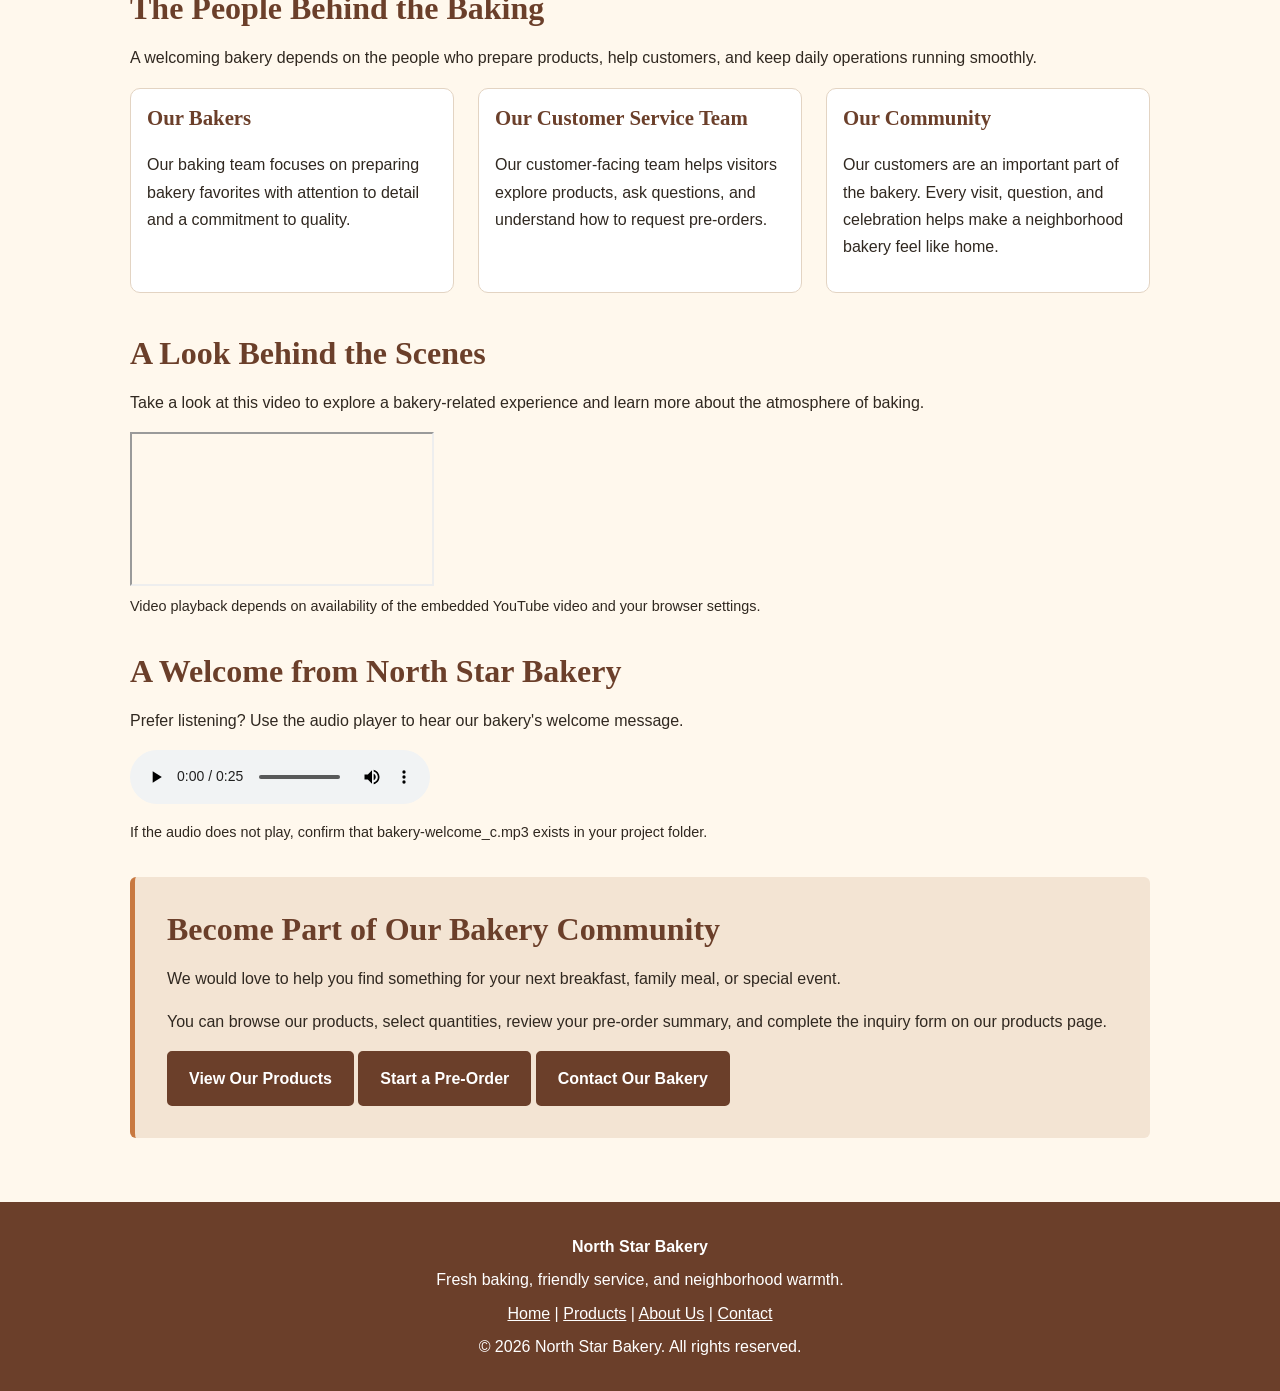
==== commit 875c106b: "Update about.html" ====
--- a/about.html
+++ b/about.html
@@ -12,6 +12,7 @@
   <title>About Us | North Star Bakery</title>
 
   <link rel="stylesheet" href="style.css">
+  <script src="script.js" defer></script>
 </head>
 
 <body>
@@ -57,6 +58,14 @@
         is to create a friendly place where customers feel welcome
         and find something to enjoy.
       </p>
+
+      <a class="button" href="products.html">
+        Explore Our Products
+      </a>
+
+      <a class="button" href="products.html#bakery-preorder">
+        Plan a Pre-Order
+      </a>
     </section>
 
     <!-- Storefront Image -->
@@ -172,45 +181,28 @@
       <h2>A Look Behind the Scenes</h2>
 
       <p>
-        Take a look at our behind-the-scenes bakery video to learn
-        more about the atmosphere and work involved in a bakery.
-      </p>
-
-
-<div class="video-container">
-  <iframe
-    src="https://www.youtube.com/embed/4sslvAm-_5A"
-    title="Beanstalk"
-    allowfullscreen>
-  </iframe>
-</div>
-
-<style>
-  .video-container {
-    width: 90%;
-    max-width: 420px;
-    aspect-ratio: 16 / 9;
-    margin: 24px auto;
-    position: relative;
-  }
-
-  .video-container iframe {
-    position: absolute;
-    inset: 0;
-    width: 100%;
-    height: 100%;
-    border: 0;
-    border-radius: 10px;
-  }
-</style>
+        Take a look at this video to explore a bakery-related
+        experience and learn more about the atmosphere of baking.
+      </p>
+
+      <div class="video-container">
+        <iframe
+          src="https://www.youtube.com/embed/4sslvAm-_5A"
+          title="Behind-the-scenes bakery video"
+          loading="lazy"
+          referrerpolicy="strict-origin-when-cross-origin"
+          allow="accelerometer; autoplay; clipboard-write; encrypted-media; gyroscope; picture-in-picture; web-share"
+          allowfullscreen>
+        </iframe>
+      </div>
 
       <p class="form-help">
-        Video playback depends on browser support and the provided
-        media file.
-      </p>
-    </section>
-
-    <!-- Welcome Audio Alternative -->
+        Video playback depends on availability of the embedded
+        YouTube video and your browser settings.
+      </p>
+    </section>
+
+    <!-- Welcome Audio -->
     <section class="media-section">
       <h2>A Welcome from North Star Bakery</h2>
 
@@ -228,9 +220,14 @@
         Please explore our website or contact North Star Bakery
         to learn more about us.
       </audio>
-    </section>
-
-    <!-- Call to Action -->
+
+      <p class="form-help">
+        If the audio does not play, confirm that
+        bakery-welcome_c.mp3 exists in your project folder.
+      </p>
+    </section>
+
+    <!-- Pre-Order Call to Action -->
     <section class="featured-item">
       <h2>Become Part of Our Bakery Community</h2>
 
@@ -239,8 +236,18 @@
         breakfast, family meal, or special event.
       </p>
 
+      <p>
+        You can browse our products, select quantities, review your
+        pre-order summary, and complete the inquiry form on our
+        products page.
+      </p>
+
       <a class="button" href="products.html">
         View Our Products
+      </a>
+
+      <a class="button" href="products.html#bakery-preorder">
+        Start a Pre-Order
       </a>
 
       <a class="button" href="contact.html">
@@ -268,4 +275,3 @@
 
 </body>
 </html>
-
